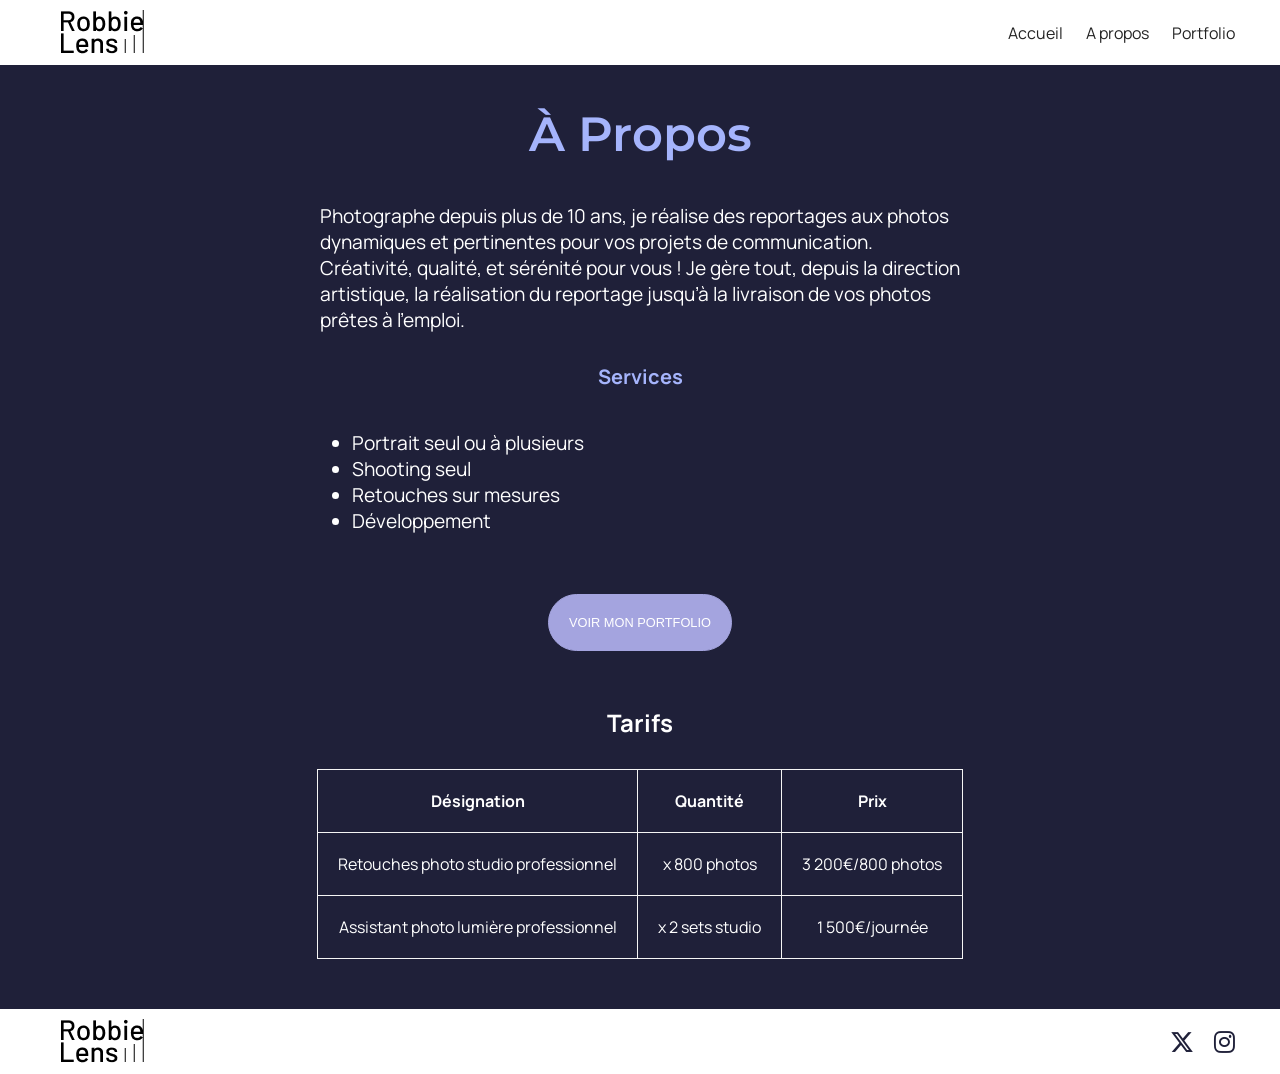
==== apropos.html @ 16adeef4 "Add files via upload" ====
<!DOCTYPE html>
<html lang="fr">

<head>
  <meta charset="UTF-8">
  <meta name="viewport" content="width=device-width, initial-scale=1.0">
  <link rel="stylesheet" href="/assets/style/apropos.css">
  <link rel="stylesheet" href="https://cdnjs.cloudflare.com/ajax/libs/font-awesome/6.7.2/css/all.min.css"
    integrity="sha512-Evv84Mr4kqVGRNSgIGL/F/aIDqQb7xQ2vcrdIwxfjThSH8CSR7PBEakCr51Ck+w+/U6swU2Im1vVX0SVk9ABhg=="
    crossorigin="anonymous" referrerpolicy="no-referrer" />
  <title>A propos</title>
</head>

<body>
  <section class="navbar">
    <div class="logo">
      <a id="haut"></a>
    </div>
    <div class="list">
      <ul>
        <a href="http://127.0.0.1:5500/index.html" target="_blank">Accueil</a>
        <a href="http://127.0.0.1:5500/apropos.html" target="_blank">A propos</a>
        <a href="http://127.0.0.1:5500/portfolio.html" target="_blank">Portfolio</a>
      </ul>
    </div>
  </section>
  <section class="content">
    <div class="first-part">
      <h1>à propos</h1>
      <p>Photographe depuis plus de 10 ans, je réalise des reportages aux photos dynamiques et pertinentes pour vos
        projets de communication. Créativité, qualité, et sérénité pour vous !
        Je gère tout, depuis la direction
        artistique, la réalisation du reportage jusqu’à la livraison de vos photos prêtes à l’emploi.


      </p>
      <h2>Services</h2>
      <ul>
        <li>Portrait seul ou à plusieurs</li>
        <li>Shooting seul</li>
        <li>Retouches sur mesures</li>
        <li>Développement</li>
      </ul>
      <div class="btn-container">
        <button><a href="http://127.0.0.1:5500/portfolio.html" target="_blank">Voir mon portfolio</a></button>
      </div>
    </div>

    <div class="second-part">
      <h2>Tarifs</h2>
      <table>
        <thead>
          <tr>
            <th>Désignation</th>
            <th>Quantité</th>
            <th>Prix</th>
          </tr>
        </thead>
        <tbody>
          <tr>
            <td>Retouches photo studio professionnel</td>
            <td>x 800 photos</td>
            <td>3 200€/800 photos</td>
          </tr>
          <tr>
            <td>Assistant photo lumière professionnel</td>
            <td>x 2 sets studio</td>
            <td>1 500€/journée</td>
          </tr>
        </tbody>
      </table>
    </div>
  </section>

  <section class="footer">
    <div class="logo">
      <a href="#haut" id="remonter">
        <img src="/assets/img/img-accueil/logo.png" alt="Logo"></a>
    </div>
    <div class="network">
      <i class="fa-brands fa-x-twitter"></i>
      <i class="fab fa-instagram"></i>
    </div>
    </div>
  </section>

</body>

</html>
---- assets/style/apropos.css ----
/* ********* RÉGLAGES GÉNÉRAUX ********* */
:root {
  --color1: rgb(36, 36, 36);
  --color2: rgb(255, 255, 255);
  --color3: rgb(31, 32, 57);
  --color4: rgb(165, 180, 252);
  /* Mots dans le texte */
  --color5: rgb(164, 164, 223);
  /* Bouton */
}

@font-face {
  font-family: "Manrope";
  src: url(/assets/fonts/Manrope/Manrope-VariableFont_wght.ttf);
}

@font-face {
  font-family: "Monserrat";
  src: url(/assets/fonts/Montserrat/Montserrat-VariableFont_wght.ttf);
}

* {
  margin: 0;
  padding: 0;
  box-sizing: border-box;
  scroll-behavior: smooth;
}

body {
  min-height: 100vh;
  font-family: "Manrope", Tahoma, Geneva, Verdana, sans-serif;
  text-align: center;
  background-color: var(--color3);
  min-height: 100vh;
}

button {
  margin: 10px 0 25px 0;
  padding: 20px;
  border: 1px solid var(--color5);
  border-radius: 400px;
  background: var(--color5);
  color: white;
  text-transform: uppercase;
  font-size: 0.8rem;
  cursor: pointer;
}

button:hover {
  background-color: var(--color4);
  transition: 0.5s;
}

/* ********* NAVBAR ********* */
.navbar,
.footer {
  display: flex;
  justify-content: space-between;
  align-items: center;
  background-color: var(--color2);
}

.logo {
  margin: 10px 60px;
  cursor: pointer;
  background-image: url("/assets/img/img-accueil/logo.png");
  height: 45px;
  width: 85px;
}

.logo:hover {
  opacity: 0.5;
}

.list {
  margin-right: 25px;
}

.list a {
  margin-right: 20px;
  text-decoration: none;
  font-size: 1rem;
  color: var(--color1);
}

.list a:hover {
  cursor: pointer;
  text-decoration: none;
  color: rgb(165, 180, 252);
}

/* ********* CONTENT *********  */
.first-part,
.second-part {
  color: white;
}

.first-part h1 {
  font-family: "Monserrat";
  font-size: 3rem;
  font-weight: 600;
  color: var(--color4);
  padding: 40px;
  text-transform: capitalize;
}

.first-part p,
.first-part ul {
  width: 50%;
  margin: 0 auto;
  text-align: left;
  margin-bottom: 30px;
  font-size: 1.2rem;
}

.first-part h2 {
  font-size: 1.25rem;
  margin-bottom: 40px;
  color: var(--color4);
}

.first-part ul {
  width: 45%;
  margin-bottom: 50px;
}

.first-part a {
  color: white;
  text-decoration: none;
}

.second-part h2 {
  margin: 30px 0 30px 0;
}

table {
  margin: 0 auto;
  margin-bottom: 50px;
  border-collapse: collapse;
}

th,
td {
  border: 1px solid whitesmoke;
  padding: 20px;
}

/* ********* FOOTER ********* */
.network {
  font-size: 1.5rem;
  margin-right: 30px;
}

.network i {
  margin-right: 15px;
  color: rgb(31, 32, 57);
  text-decoration: none;
}

.network i:hover {
  color: var(--color4);
}

.network a {
  text-decoration: none;
}

/* ********* MEDIA QUERIES ********* */
@media screen and (max-width: 996px) {
  .navbar {
    padding: 20px 0 0;
    display: flex;
    flex-direction: column;
    align-items: center;
    justify-content: center;
  }

  .list {
    margin: 10px 0 5px 0;
  }

  .first-part h1 {
    font-size: 2.5rem;
  }

  .first-part p,
  ul {
    font-size: 1rem;
    margin-bottom: 25px;
  }

  .first-part h2 {
    font-size: 1.75rem;
    margin-bottom: 25px;
  }

  .first-part ul,
  .btn-container {
    margin-bottom: 25px;
  }

  .second-part {
    display: none;
  }

  .footer {
    padding: 15px 0 15px 0;
  }
}
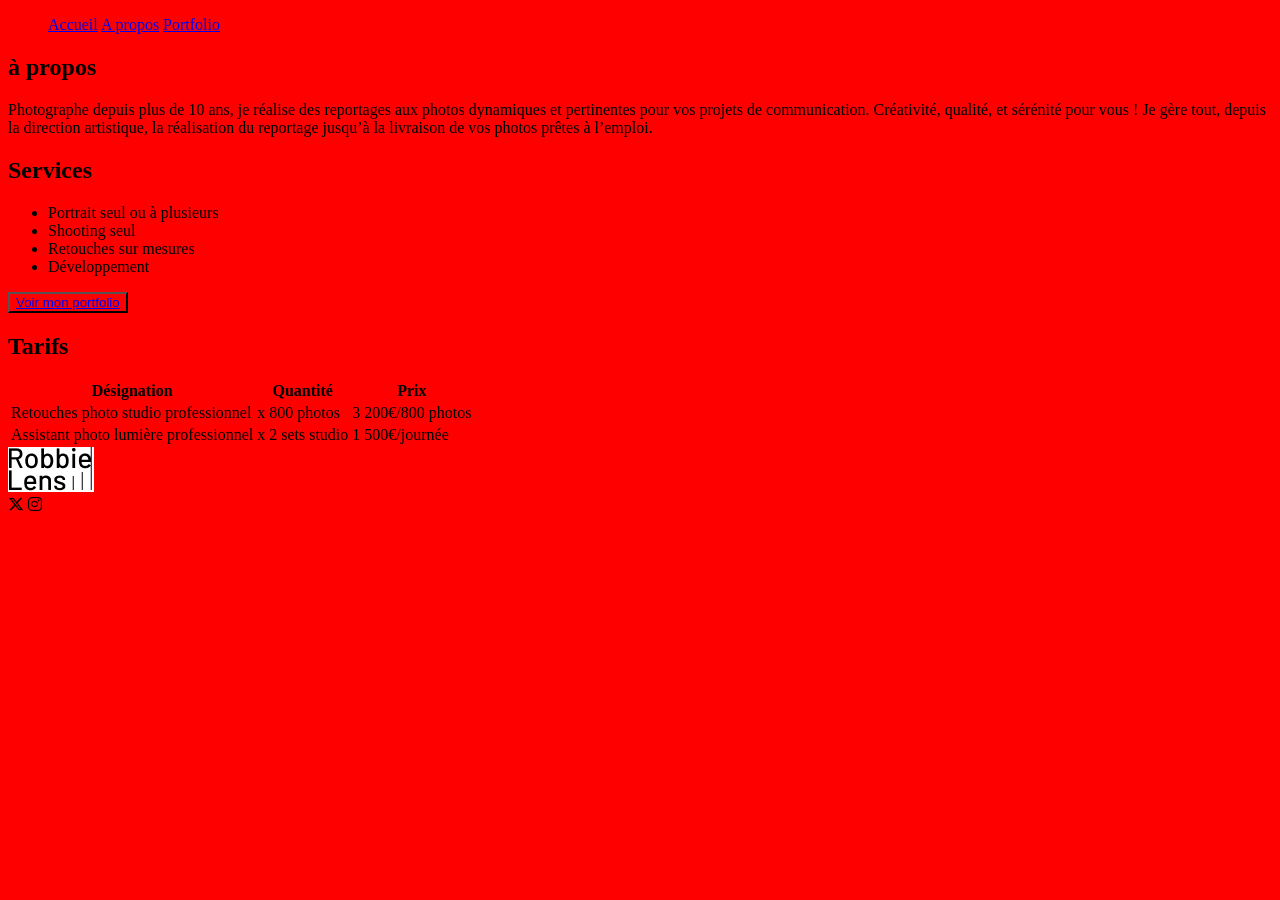
==== commit febe3b7a: "Projet en SASS" ====
--- a/apropos.html
+++ b/apropos.html
@@ -4,7 +4,7 @@
 <head>
   <meta charset="UTF-8">
   <meta name="viewport" content="width=device-width, initial-scale=1.0">
-  <link rel="stylesheet" href="/assets/style/apropos.css">
+  <link rel="stylesheet" href="./assets/css/apropos.css">
   <link rel="stylesheet" href="https://cdnjs.cloudflare.com/ajax/libs/font-awesome/6.7.2/css/all.min.css"
     integrity="sha512-Evv84Mr4kqVGRNSgIGL/F/aIDqQb7xQ2vcrdIwxfjThSH8CSR7PBEakCr51Ck+w+/U6swU2Im1vVX0SVk9ABhg=="
     crossorigin="anonymous" referrerpolicy="no-referrer" />
@@ -18,9 +18,9 @@
     </div>
     <div class="list">
       <ul>
-        <a href="http://127.0.0.1:5500/index.html" target="_blank">Accueil</a>
-        <a href="http://127.0.0.1:5500/apropos.html" target="_blank">A propos</a>
-        <a href="http://127.0.0.1:5500/portfolio.html" target="_blank">Portfolio</a>
+        <a href="http://127.0.0.1:5500/index.html">Accueil</a>
+        <a href="http://127.0.0.1:5500/apropos.html">A propos</a>
+        <a href="http://127.0.0.1:5500/portfolio.html">Portfolio</a>
       </ul>
     </div>
   </section>
--- a/assets/css/apropos.css
+++ b/assets/css/apropos.css
@@ -0,0 +1,3 @@
+* {
+  background: red;
+}/*# sourceMappingURL=apropos.css.map */
